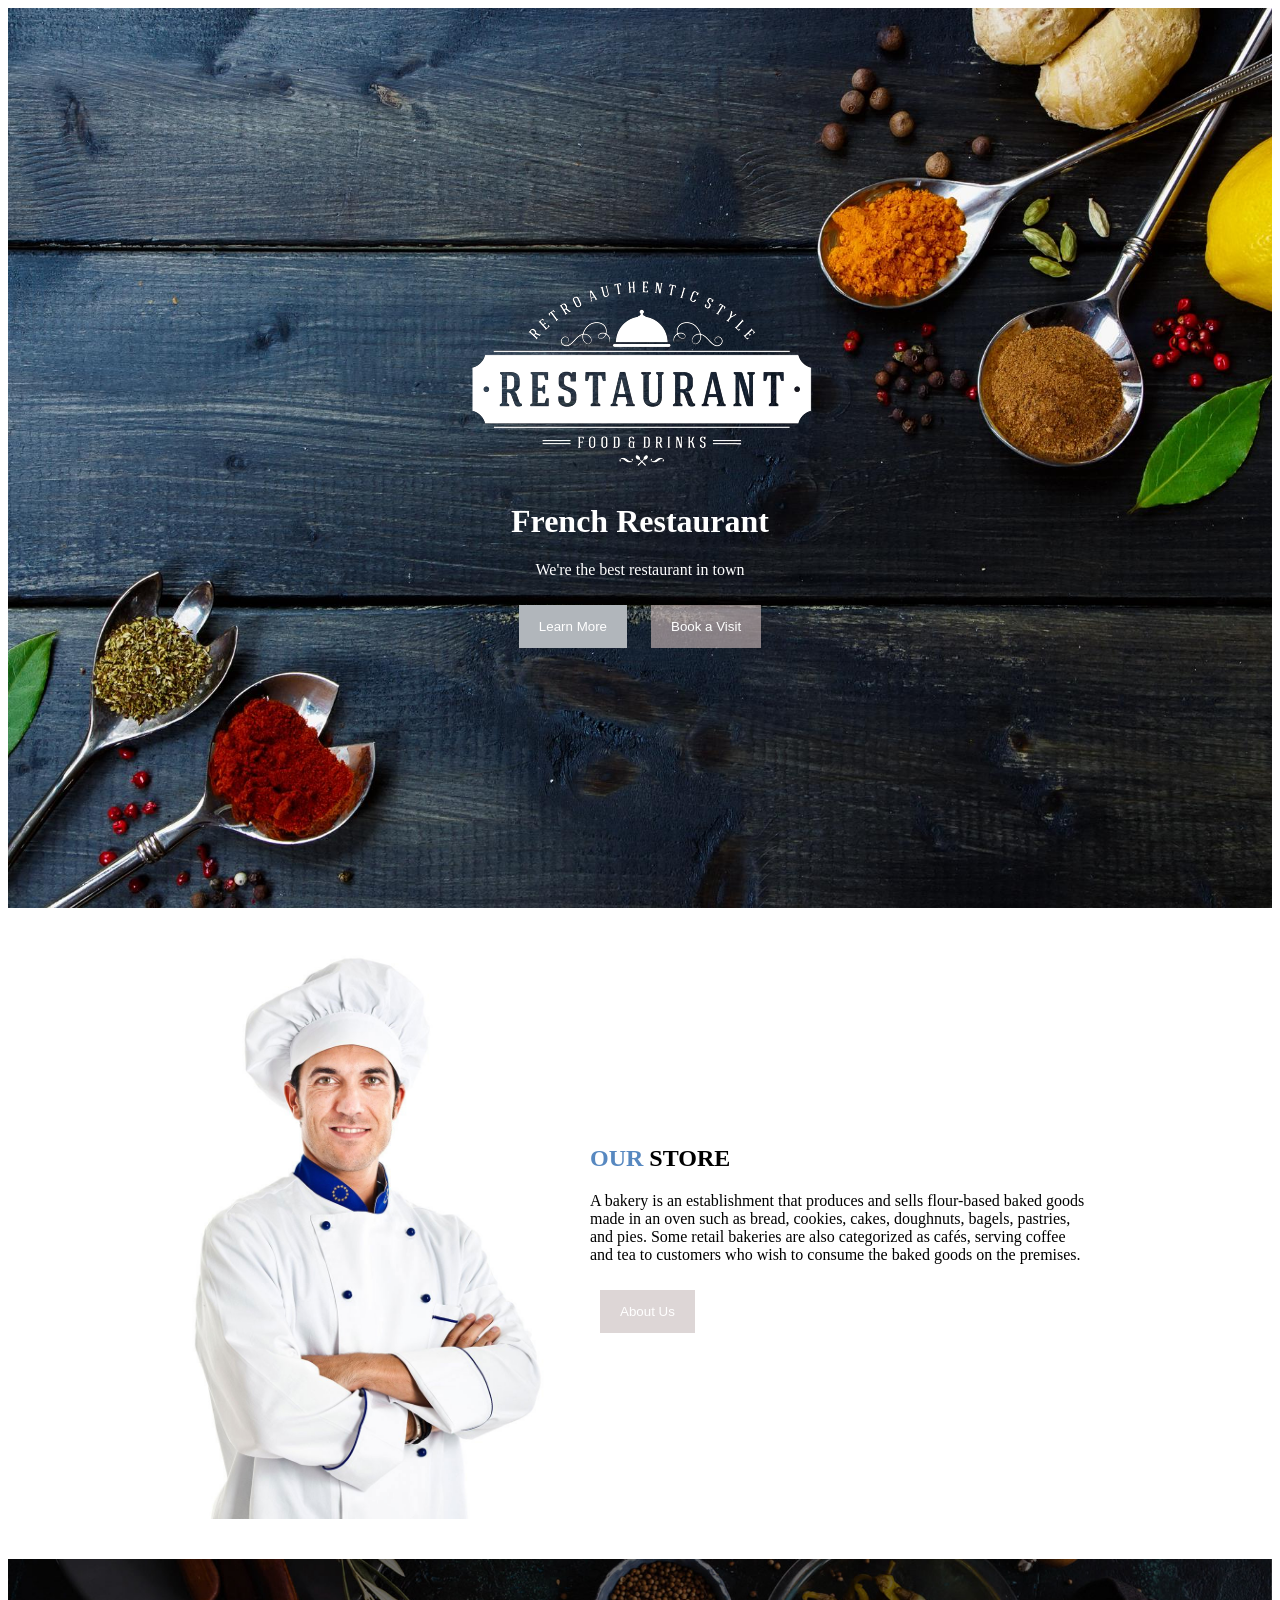
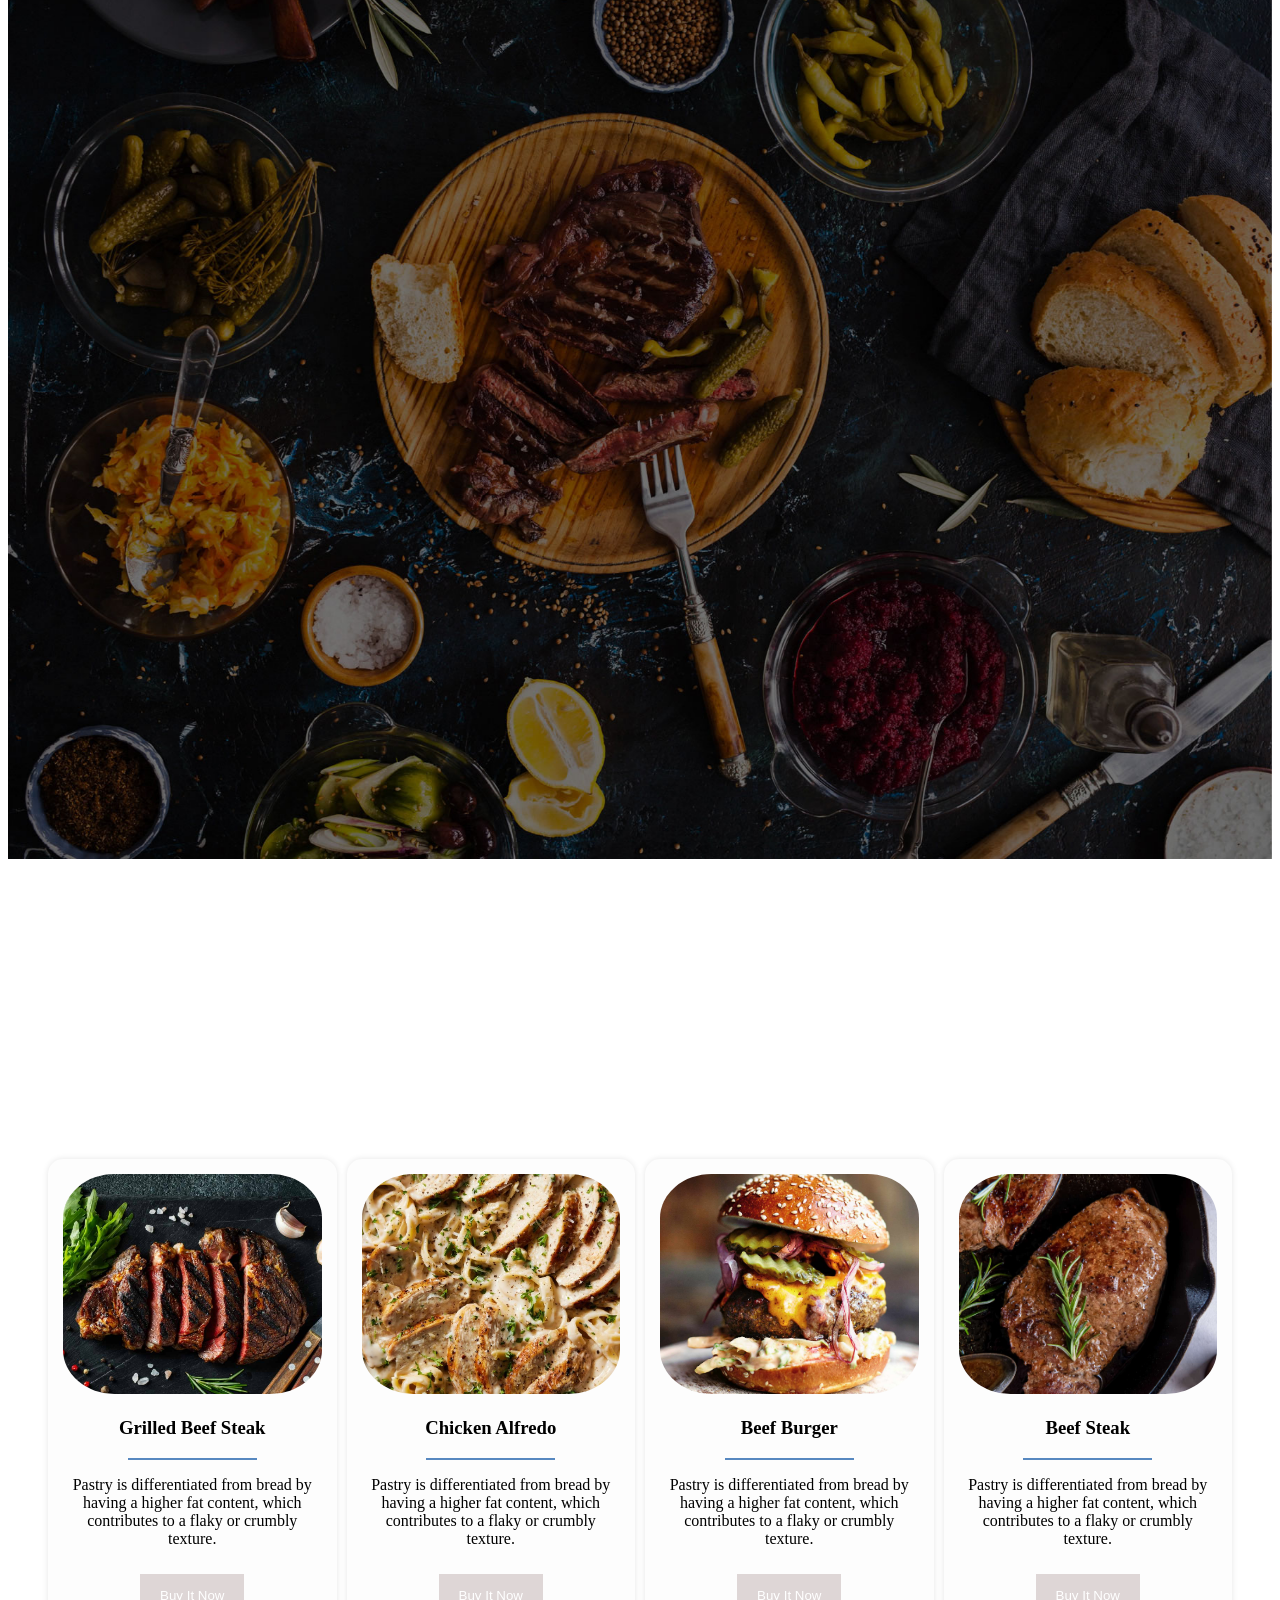
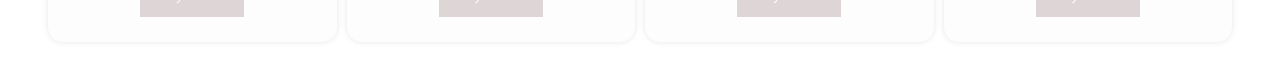
==== index.html @ cc3661fb "Rename home.html to index.html" ====
<!DOCTYPE html>
<html lang="en">
<head>
  <meta charset="UTF-8" />
  <meta name="viewport" content="width=device-width, initial-scale=1.0"/>
  <title>Chef</title>
  <link rel="stylesheet" href="home.css" />
  <link rel="icon" type="image/png" href="favicon.png" />

</head>
<body>

  <!-- Page One -->
  <div class="containA">
    <div class="pageone">
      <img src="restaurant.png" alt="Restaurant Logo" />
      <h1>French Restaurant</h1>
      <p>We're the best restaurant in town</p>
      <button class="btn mo">Learn More</button>
      <button class="btn dodo">Book a Visit</button>
    </div>
  </div>

  <!-- Page Two -->
  <div class="pagetwo">
    <img src="chef-2.jpg" alt="Chef Image" />
    <div class="texttwo">
      <h2><span>OUR</span> STORE</h2>
      <p>
        A bakery is an establishment that produces and sells flour-based baked goods made in an oven such as bread, cookies, cakes, doughnuts, bagels, pastries, and pies. Some retail bakeries are also categorized as cafés, serving coffee and tea to customers who wish to consume the baked goods on the premises.
      </p>
      <button class="btn about">About Us</button>
    </div>
  </div>

  <!-- Page Three (Sticky Image) -->
  <div class="pagethree-wrapper">
    <div class="pagethree">
      <img src="bg-home.jpg" alt="Sticky Background Image" />
    </div>
  </div>

  <!-- Page Four -->
  <div class="allpagefour">
    <div class="pagefour">
      <img src="Grilled-Beef-Steak-thumbnail.jpg" alt="Grilled Beef Steak" />
      <h3>Grilled Beef Steak</h3>
      <hr />
      <p>Pastry is differentiated from bread by having a higher fat content, which contributes to a flaky or crumbly texture.</p>
      <button class="btn buy">Buy It Now</button>
    </div>

    <div class="pagefour">
      <img src="chicken-alfredo.jpg" alt="Chicken Alfredo" />
      <h3>Chicken Alfredo</h3>
      <hr />
      <p>Pastry is differentiated from bread by having a higher fat content, which contributes to a flaky or crumbly texture.</p>
      <button class="btn buy">Buy It Now</button>
    </div>

    <div class="pagefour">
      <img src="burgur.jpg" alt="Beef Burger" />
      <h3>Beef Burger</h3>
      <hr />
      <p>Pastry is differentiated from bread by having a higher fat content, which contributes to a flaky or crumbly texture.</p>
      <button class="btn buy">Buy It Now</button>
    </div>

    <div class="pagefour">
      <img src="Sirloin-Steak-24.jpg" alt="Sirloin Steak" />
      <h3>Beef Steak</h3>
      <hr />
      <p>Pastry is differentiated from bread by having a higher fat content, which contributes to a flaky or crumbly texture.</p>
      <button class="btn buy">Buy It Now</button>
    </div>
  </div>

</body>
</html>
---- home.css ----
/* General Buttons */
.btn {
    padding: 14px 20px;
    margin: 10px;
    border: none;
    cursor: pointer;
    color: #fff;
    background-color: #888;
    transition: background-color 0.3s ease;
}
.btn:hover {
    background-color: #444;
}
.mo { background-color: #b1b6bb; }
.dodo { background-color: rgba(202, 184, 184, 0.63); }
.about { background-color: rgba(192, 179, 179, 0.541); }
.about:hover { background-color: #9d9dac; }
.buy { background-color: rgba(197, 181, 181, 0.541); }
.buy:hover { background-color: #dac2c2; }

/* Page One */
.containA {
    height: 100vh;
    width: 100%;
    background: url(home.jpg) no-repeat center center/cover;
    display: flex;
    align-items: center;
    justify-content: center;
    color: white;
    text-align: center;
}
.pageone {
    max-width: 600px;
}
.pageone img {
    width: 100%;
}

/* Page Two */
.pagetwo {
    display: flex;
    justify-content: center;
    align-items: center;
    padding: 40px;
    flex-wrap: wrap;
    background-color: white;
}
.pagetwo img {
    width: 40%;
    max-width: 400px;
}
.texttwo {
    width: 50%;
    max-width: 500px;
    padding: 20px;
}
span {
    color: #5788c0;
}

/* Sticky Image Section */
.pagethree-wrapper {
    height: 130vh;
    background-color: white;
}
.pagethree {
    position: sticky;
    top: 0;
    height: 100vh;
}
.pagethree img {
    width: 100%;
    height: 100%;
    object-fit: cover;
}

/* Page Four - Food Items */
.allpagefour {
    display: flex;
    justify-content: space-between;
    align-items: flex-start;
    padding: 30px 40px;
    background-color: white;
    gap: 10px;
    flex-wrap: nowrap;
}
.pagefour {
    width: 23%;
    background-color: #fdfdfd;
    border-radius: 15px;
    padding: 15px;
    box-shadow: 0 0 6px rgba(0,0,0,0.1);
    text-align: center;
}
.pagefour img {
    width: 100%;
    height: 220px;
    object-fit: cover;
    border-radius: 20%;
}
hr {
    width: 50%;
    margin: 10px auto;
    border: none;
    height: 2px;
    background-color: #5788c0;
}

/* Responsive (بس في موبايل) */
@media (max-width: 1000px) {
    .allpagefour {
        flex-wrap: wrap;
        justify-content: center;
    }
    .pagefour {
        width: 45%;
        margin-bottom: 20px;
    }
}

@media (max-width: 600px) {
    .pagefour {
        width: 90%;
    }
}
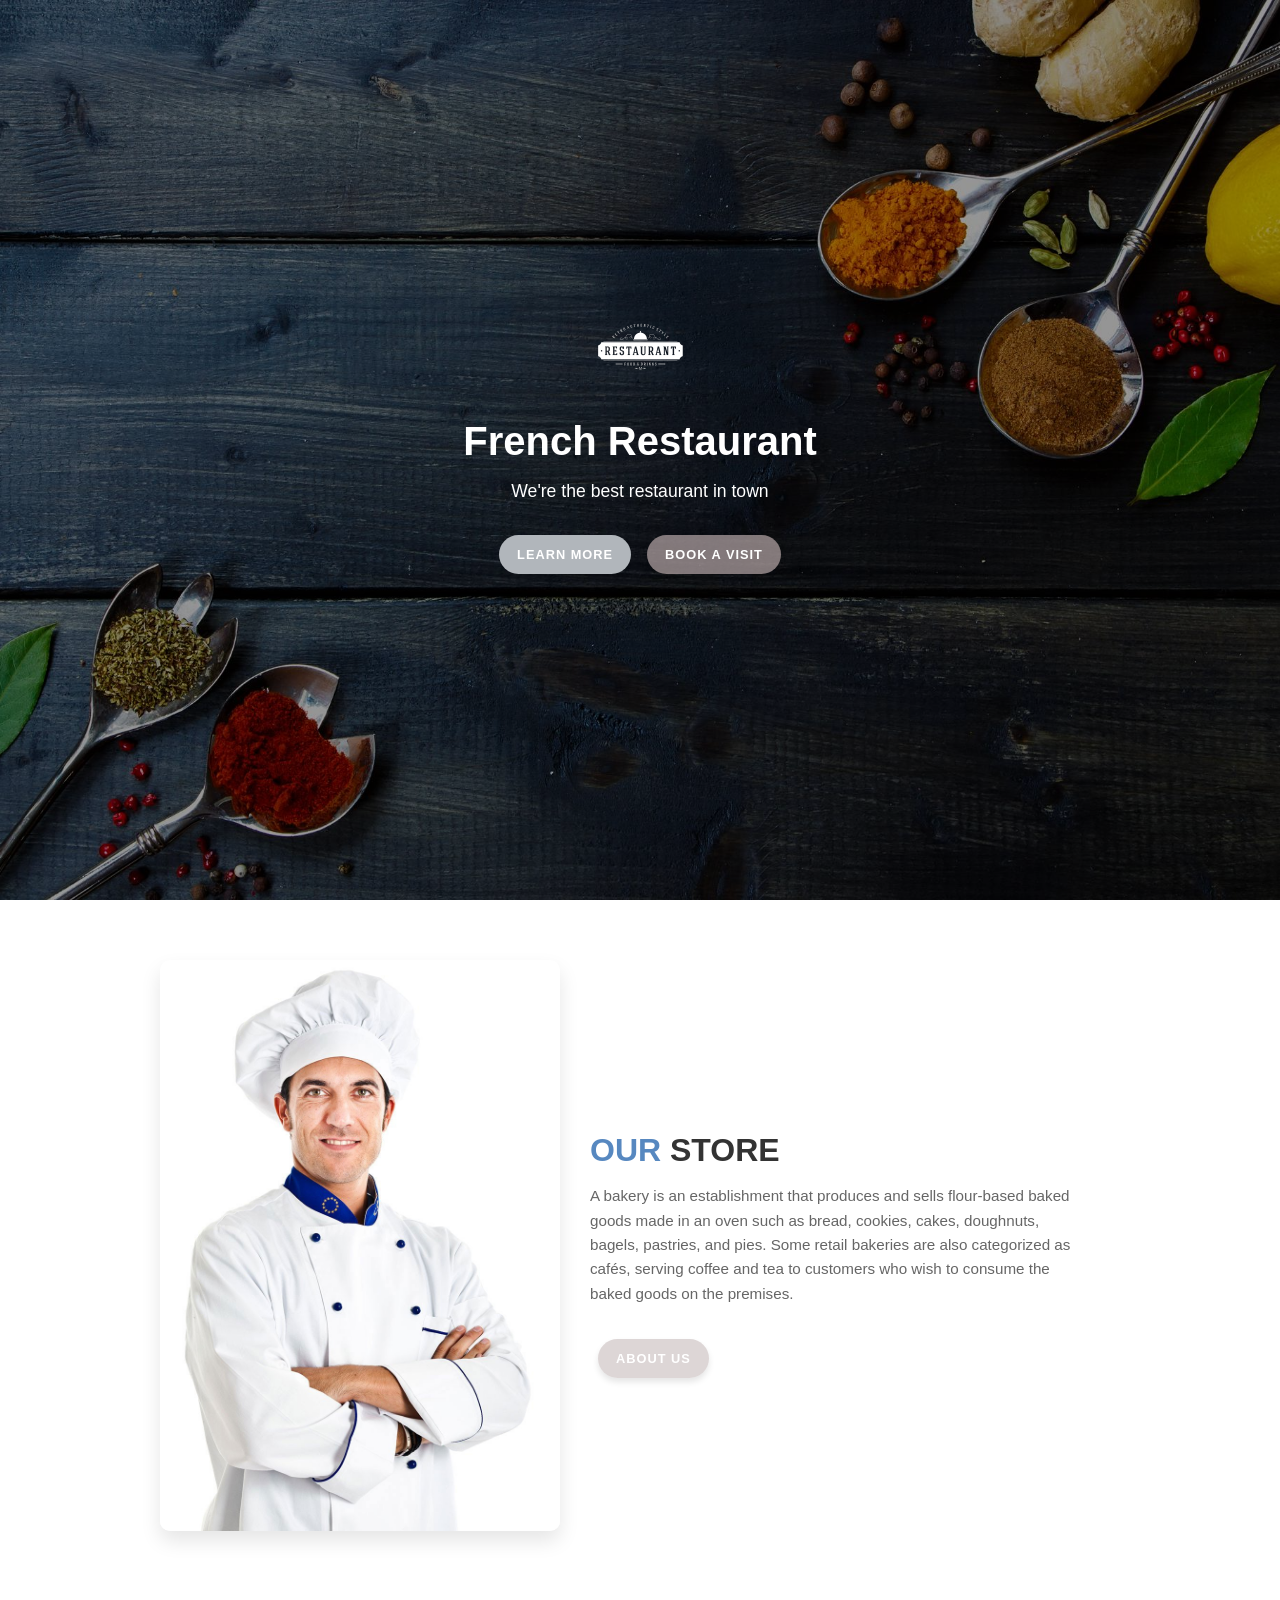
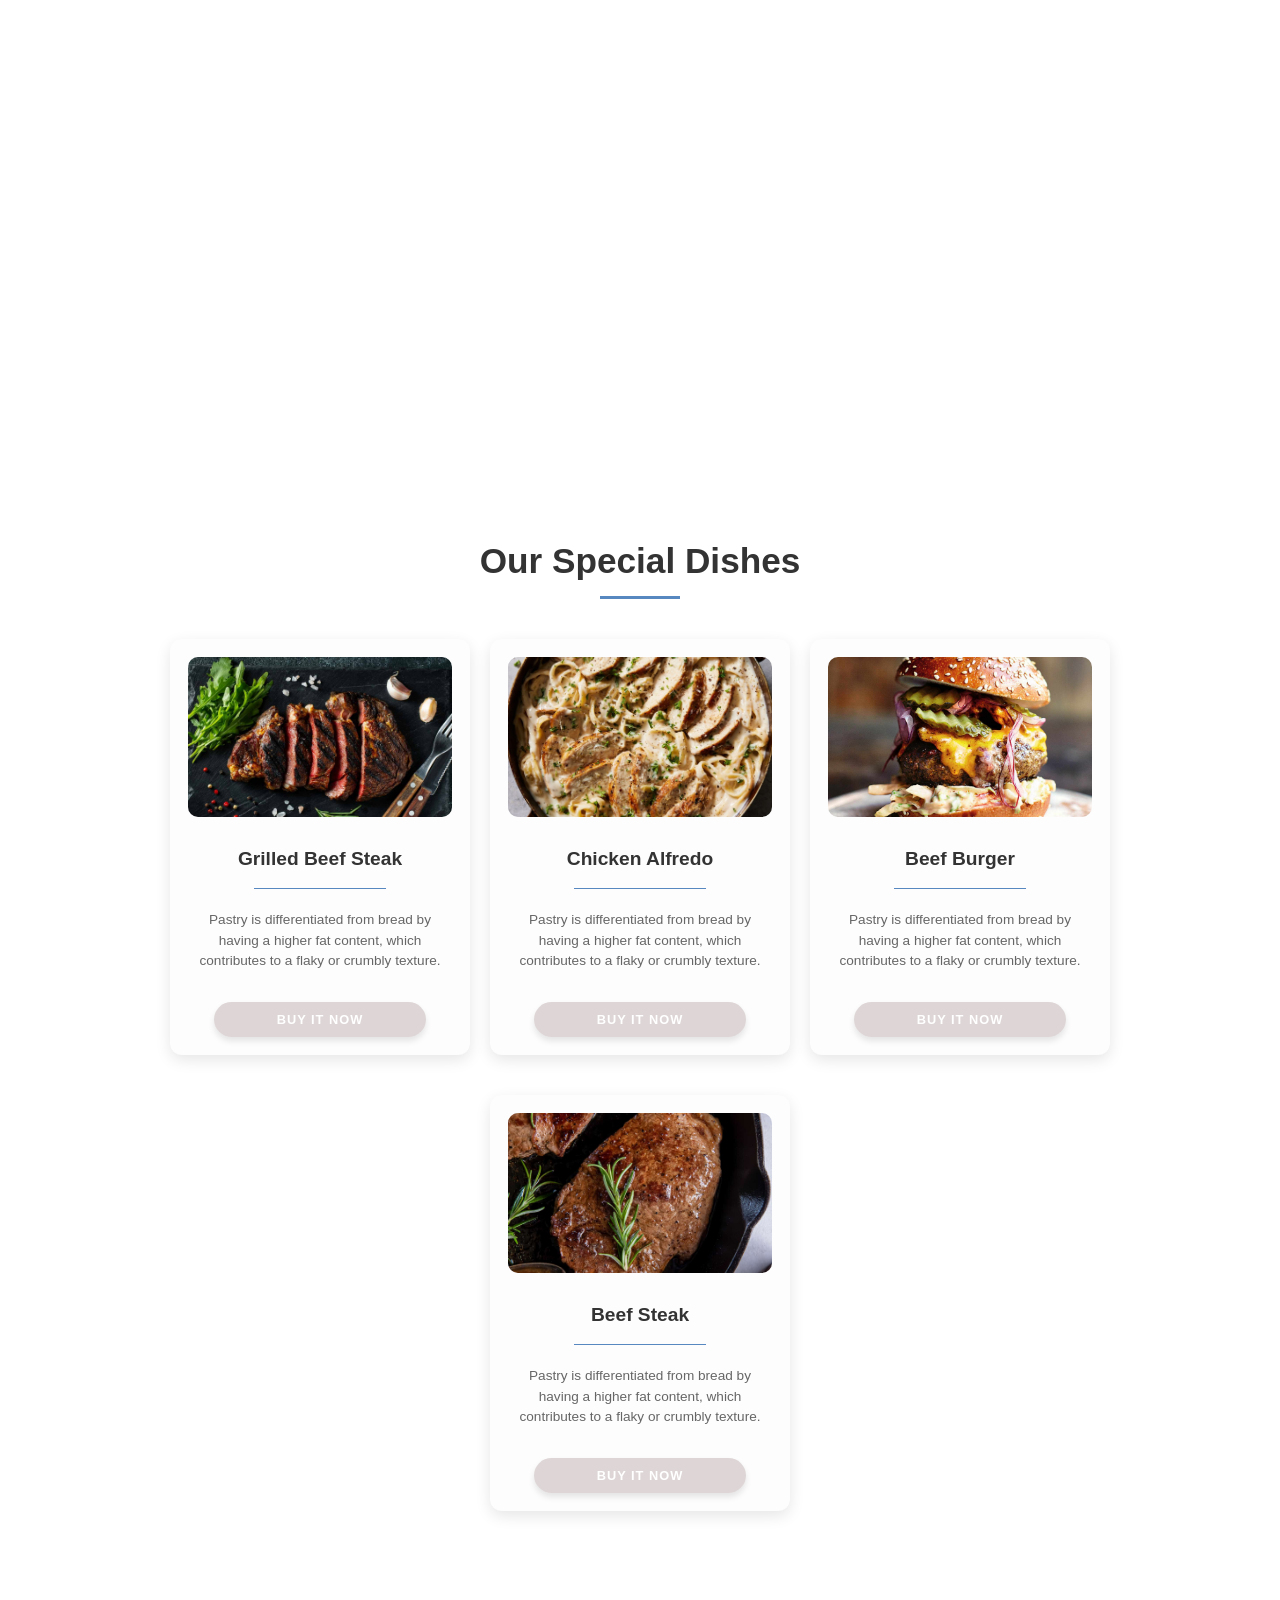
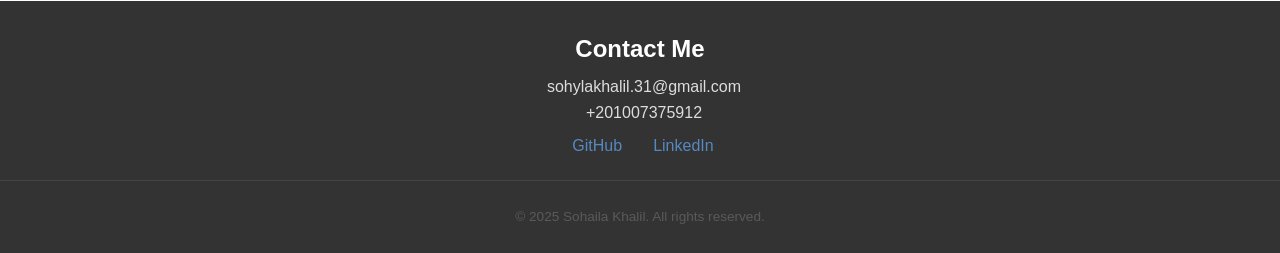
==== commit 611f406a: "Update French Chef project" ====
--- a/index.html
+++ b/index.html
@@ -5,25 +5,26 @@
   <meta name="viewport" content="width=device-width, initial-scale=1.0"/>
   <title>Chef</title>
   <link rel="stylesheet" href="home.css" />
-  <link rel="icon" type="image/png" href="favicon.png" />
-
+  <link rel="icon" type="image/png" href="photo/favicon.png" />
 </head>
 <body>
 
   <!-- Page One -->
   <div class="containA">
     <div class="pageone">
-      <img src="restaurant.png" alt="Restaurant Logo" />
-      <h1>French Restaurant</h1>
-      <p>We're the best restaurant in town</p>
-      <button class="btn mo">Learn More</button>
-      <button class="btn dodo">Book a Visit</button>
+      <img src="photo/restaurant.png" alt="Restaurant Logo" class="logo-animate" />
+      <h1 class="title-animate">French Restaurant</h1>
+      <p class="subtitle-animate">We're the best restaurant in town</p>
+      <div class="button-group">
+        <button class="btn mo">Learn More</button>
+        <button class="btn dodo">Book a Visit</button>
+      </div>
     </div>
   </div>
 
   <!-- Page Two -->
   <div class="pagetwo">
-    <img src="chef-2.jpg" alt="Chef Image" />
+    <img src="photo/chef-2.jpg" alt="Chef Image" class="chef-img" />
     <div class="texttwo">
       <h2><span>OUR</span> STORE</h2>
       <p>
@@ -33,47 +34,64 @@
     </div>
   </div>
 
-  <!-- Page Three (Sticky Image) -->
-  <div class="pagethree-wrapper">
-    <div class="pagethree">
-      <img src="bg-home.jpg" alt="Sticky Background Image" />
-    </div>
+  <!-- Page Three (Parallax Image) -->
+  <div class="pagethree">
+    <div class="parallax-img"></div>
   </div>
 
   <!-- Page Four -->
   <div class="allpagefour">
-    <div class="pagefour">
-      <img src="Grilled-Beef-Steak-thumbnail.jpg" alt="Grilled Beef Steak" />
-      <h3>Grilled Beef Steak</h3>
-      <hr />
-      <p>Pastry is differentiated from bread by having a higher fat content, which contributes to a flaky or crumbly texture.</p>
-      <button class="btn buy">Buy It Now</button>
-    </div>
+    <h2 class="menu-title">Our Special Dishes</h2>
+    <div class="menu-container">
+      <div class="pagefour food-card">
+        <img src="photo/Grilled-Beef-Steak-thumbnail.jpg" alt="Grilled Beef Steak" />
+        <h3>Grilled Beef Steak</h3>
+        <hr />
+        <p>Pastry is differentiated from bread by having a higher fat content, which contributes to a flaky or crumbly texture.</p>
+        <button class="btn buy">Buy It Now</button>
+      </div>
 
-    <div class="pagefour">
-      <img src="chicken-alfredo.jpg" alt="Chicken Alfredo" />
-      <h3>Chicken Alfredo</h3>
-      <hr />
-      <p>Pastry is differentiated from bread by having a higher fat content, which contributes to a flaky or crumbly texture.</p>
-      <button class="btn buy">Buy It Now</button>
-    </div>
+      <div class="pagefour food-card">
+        <img src="photo/chicken-alfredo.jpg" alt="Chicken Alfredo" />
+        <h3>Chicken Alfredo</h3>
+        <hr />
+        <p>Pastry is differentiated from bread by having a higher fat content, which contributes to a flaky or crumbly texture.</p>
+        <button class="btn buy">Buy It Now</button>
+      </div>
 
-    <div class="pagefour">
-      <img src="burgur.jpg" alt="Beef Burger" />
-      <h3>Beef Burger</h3>
-      <hr />
-      <p>Pastry is differentiated from bread by having a higher fat content, which contributes to a flaky or crumbly texture.</p>
-      <button class="btn buy">Buy It Now</button>
-    </div>
+      <div class="pagefour food-card">
+        <img src="photo/burgur.jpg" alt="Beef Burger" />
+        <h3>Beef Burger</h3>
+        <hr />
+        <p>Pastry is differentiated from bread by having a higher fat content, which contributes to a flaky or crumbly texture.</p>
+        <button class="btn buy">Buy It Now</button>
+      </div>
 
-    <div class="pagefour">
-      <img src="Sirloin-Steak-24.jpg" alt="Sirloin Steak" />
-      <h3>Beef Steak</h3>
-      <hr />
-      <p>Pastry is differentiated from bread by having a higher fat content, which contributes to a flaky or crumbly texture.</p>
-      <button class="btn buy">Buy It Now</button>
+      <div class="pagefour food-card">
+        <img src="photo/Sirloin-Steak-24.jpg" alt="Sirloin Steak" />
+        <h3>Beef Steak</h3>
+        <hr />
+        <p>Pastry is differentiated from bread by having a higher fat content, which contributes to a flaky or crumbly texture.</p>
+        <button class="btn buy">Buy It Now</button>
+      </div>
     </div>
   </div>
-
+<!-- Footer Section -->
+  <footer class="footer">
+    <div class="footer-content">
+      <div class="contact-info">
+        <h3>Contact Me</h3>
+        <p><i class="fas fa-envelope"></i> sohylakhalil.31@gmail.com</p>
+        <p><i class="fas fa-envelope"></i> +201007375912</p>
+        <div class="social-links">
+          <a href="https://github.com/Sohaila3" target="_blank"><i class="fab fa-github"></i> GitHub</a>
+          <a href="https://www.linkedin.com/in/sohaila-khalil-266391244/" target="_blank"><i class="fab fa-linkedin"></i> LinkedIn</a>
+        </div>
+      </div>
+    </div>
+    <div class="copyright">
+      <p>&copy; 2025 Sohaila Khalil. All rights reserved.</p>
+    </div>
+  </footer>
 </body>
 </html>
--- a/home.css
+++ b/home.css
@@ -1,125 +1,384 @@
+/* General Styles */
+body {
+  margin: 0;
+  font-family: 'Arial', sans-serif;
+  overflow-x: hidden;
+}
+
+/* Animation Keyframes */
+@keyframes fadeIn {
+  from { opacity: 0; transform: translateY(40px); }
+  to { opacity: 1; transform: translateY(0); }
+}
+
+@keyframes pulse {
+  0% { transform: scale(1); }
+  50% { transform: scale(1.05); }
+  100% { transform: scale(1); }
+}
+
 /* General Buttons */
 .btn {
-    padding: 14px 20px;
-    margin: 10px;
-    border: none;
-    cursor: pointer;
-    color: #fff;
-    background-color: #888;
-    transition: background-color 0.3s ease;
-}
+  padding: 12px 18px;
+  margin: 8px;
+  border: none;
+  cursor: pointer;
+  color: #fff;
+  background-color: #888;
+  transition: all 0.3s ease;
+  border-radius: 30px;
+  font-weight: bold;
+  letter-spacing: 1px;
+  text-transform: uppercase;
+  box-shadow: 0 4px 6px rgba(0, 0, 0, 0.1);
+  font-size: 0.8em;
+}
+
 .btn:hover {
-    background-color: #444;
-}
+  background-color: #444;
+  transform: translateY(-3px);
+  box-shadow: 0 6px 8px rgba(0, 0, 0, 0.15);
+}
+
 .mo { background-color: #b1b6bb; }
 .dodo { background-color: rgba(202, 184, 184, 0.63); }
 .about { background-color: rgba(192, 179, 179, 0.541); }
 .about:hover { background-color: #9d9dac; }
-.buy { background-color: rgba(197, 181, 181, 0.541); }
+.buy { 
+  background-color: rgba(197, 181, 181, 0.541);
+  width: 80%;
+  margin: 15px auto 0;
+  padding: 10px 15px;
+}
 .buy:hover { background-color: #dac2c2; }
 
 /* Page One */
 .containA {
-    height: 100vh;
-    width: 100%;
-    background: url(home.jpg) no-repeat center center/cover;
-    display: flex;
-    align-items: center;
-    justify-content: center;
-    color: white;
-    text-align: center;
-}
+  height: 100vh;
+  width: 100%;
+  background: url(photo/home.jpg) no-repeat center center/cover;
+  display: flex;
+  align-items: center;
+  justify-content: center;
+  color: white;
+  text-align: center;
+  position: relative;
+}
+
+.containA::before {
+  content: '';
+  position: absolute;
+  top: 0;
+  left: 0;
+  width: 100%;
+  height: 100%;
+  background: rgba(0, 0, 0, 0.4);
+  z-index: 1;
+}
+
 .pageone {
-    max-width: 600px;
-}
+  max-width: 600px;
+  z-index: 2;
+  padding: 20px;
+}
+
 .pageone img {
-    width: 100%;
+  width: 100px;
+  margin-bottom: 15px;
+  animation: fadeIn 1s ease-out, pulse 2s infinite;
+}
+
+.title-animate {
+  animation: fadeIn 1s ease-out 0.2s both;
+  font-size: 2.5em;
+  margin-bottom: 10px;
+}
+
+.subtitle-animate {
+  animation: fadeIn 1s ease-out 0.4s both;
+  font-size: 1.1em;
+  margin-bottom: 25px;
+}
+
+.button-group {
+  animation: fadeIn 1s ease-out 0.6s both;
+  display: flex;
+  justify-content: center;
 }
 
 /* Page Two */
 .pagetwo {
-    display: flex;
-    justify-content: center;
-    align-items: center;
-    padding: 40px;
-    flex-wrap: wrap;
-    background-color: white;
-}
+  display: flex;
+  justify-content: center;
+  align-items: center;
+  padding: 60px 40px;
+  flex-wrap: wrap;
+  background-color: white;
+}
+
 .pagetwo img {
-    width: 40%;
-    max-width: 400px;
-}
+  width: 45%;
+  max-width: 400px;
+  border-radius: 10px;
+  box-shadow: 0 10px 20px rgba(0, 0, 0, 0.1);
+  transition: transform 0.3s ease;
+}
+
+.pagetwo img:hover {
+  transform: scale(1.03);
+}
+
 .texttwo {
-    width: 50%;
-    max-width: 500px;
-    padding: 20px;
-}
+  width: 45%;
+  max-width: 500px;
+  padding: 0 30px;
+}
+
+.texttwo h2 {
+  font-size: 2em;
+  margin-bottom: 15px;
+  color: #333;
+}
+
+.texttwo p {
+  color: #666;
+  line-height: 1.6;
+  margin-bottom: 25px;
+  font-size: 0.95em;
+}
+
 span {
-    color: #5788c0;
-}
-
-/* Sticky Image Section */
-.pagethree-wrapper {
-    height: 130vh;
-    background-color: white;
-}
+  color: #5788c0;
+}
+
+/* Parallax Image Section */
 .pagethree {
-    position: sticky;
-    top: 0;
-    height: 100vh;
-}
-.pagethree img {
-    width: 100%;
-    height: 100%;
-    object-fit: cover;
+  height: 50vh;
+  position: relative;
+  overflow: hidden;
+}
+
+.parallax-img {
+  background: url(photo/bg-home.jpg) no-repeat center center;
+  background-size: cover;
+  background-attachment: fixed;
+  height: 100%;
+  width: 100%;
+  position: absolute;
+  top: 0;
+  left: 0;
 }
 
 /* Page Four - Food Items */
 .allpagefour {
-    display: flex;
-    justify-content: space-between;
-    align-items: flex-start;
-    padding: 30px 40px;
-    background-color: white;
-    gap: 10px;
-    flex-wrap: nowrap;
-}
+  padding: 70px 30px;
+  background-color: white;
+  text-align: center;
+}
+
+.menu-title {
+  font-size: 2.2em;
+  color: #333;
+  margin-bottom: 40px;
+  position: relative;
+}
+
+.menu-title::after {
+  content: '';
+  display: block;
+  width: 80px;
+  height: 3px;
+  background: #5788c0;
+  margin: 15px auto;
+}
+
+.menu-container {
+  display: flex;
+  justify-content: center;
+  align-items: stretch;
+  gap: 20px;
+  flex-wrap: wrap;
+  max-width: 1200px;
+  margin: 0 auto;
+}
+
 .pagefour {
-    width: 23%;
-    background-color: #fdfdfd;
-    border-radius: 15px;
-    padding: 15px;
-    box-shadow: 0 0 6px rgba(0,0,0,0.1);
-    text-align: center;
-}
+  width: 22%;
+  min-width: 220px;
+  background-color: #fdfdfd;
+  border-radius: 12px;
+  padding: 18px;
+  box-shadow: 0 5px 15px rgba(0,0,0,0.1);
+  text-align: center;
+  transition: all 0.3s ease;
+  margin-bottom: 20px;
+  display: flex;
+  flex-direction: column;
+}
+
+.pagefour:hover {
+  transform: translateY(-8px);
+  box-shadow: 0 12px 25px rgba(0,0,0,0.15);
+}
+
 .pagefour img {
+  width: 100%;
+  height: 160px;
+  object-fit: cover;
+  border-radius: 10px;
+  margin-bottom: 12px;
+}
+
+.pagefour h3 {
+  color: #333;
+  font-size: 1.2em;
+  margin-bottom: 10px;
+}
+
+hr {
+  width: 50%;
+  margin: 8px auto;
+  border: none;
+  height: 1px;
+  background-color: #5788c0;
+}
+
+.pagefour p {
+  color: #666;
+  line-height: 1.5;
+  margin-bottom: 15px;
+  font-size: 0.85em;
+  flex-grow: 1;
+}
+
+/* Footer Styles */
+.footer {
+  background-color: #333;
+  color: white;
+  padding: 10px 0 15px;
+  text-align: center;
+}
+
+.footer-content {
+  max-width: 1200px;
+  margin: 0 auto;
+  padding: 0 20px;
+}
+
+.contact-info {
+  margin-bottom: 25px;
+}
+
+.contact-info h3 {
+  font-size: 1.5em;
+  margin-bottom: 15px;
+  color: #fff;
+}
+
+.contact-info p {
+  margin: 8px 0;
+  font-size: 1em;
+  color: #ddd;
+}
+
+.contact-info i {
+  margin-right: 8px;
+  color: #5788c0;
+}
+
+.social-links {
+  display: flex;
+  justify-content: center;
+  gap: 25px;
+  margin-top: 15px;
+}
+
+.social-links a {
+  color: #5788c0;
+  text-decoration: none;
+  font-size: 1em;
+  transition: color 0.3s ease;
+  display: flex;
+  align-items: center;
+}
+
+.social-links a:hover {
+  color: #bfbdbd;
+}
+
+.social-links i {
+  margin-right: 6px;
+  font-size: 1.1em;
+}
+
+.copyright {
+  border-top: 1px solid #444;
+  padding-top: 15px;
+  margin-top: 15px;
+  color: #5b5a5a;
+  font-size: 0.85em;
+}
+
+/* Responsive Design */
+@media (max-width: 1200px) {
+  .pagefour {
+    width: 22%;
+  }
+}
+
+@media (max-width: 1000px) {
+  .pagefour {
+    width: 30%;
+  }
+  
+  .pagetwo img, .texttwo {
     width: 100%;
-    height: 220px;
-    object-fit: cover;
-    border-radius: 20%;
-}
-hr {
-    width: 50%;
-    margin: 10px auto;
-    border: none;
-    height: 2px;
-    background-color: #5788c0;
-}
-
-/* Responsive (بس في موبايل) */
-@media (max-width: 1000px) {
-    .allpagefour {
-        flex-wrap: wrap;
-        justify-content: center;
-    }
-    .pagefour {
-        width: 45%;
-        margin-bottom: 20px;
-    }
-}
-
-@media (max-width: 600px) {
-    .pagefour {
-        width: 90%;
-    }
-}
+    max-width: 100%;
+  }
+  
+  .texttwo {
+    padding: 20px 0;
+    margin-top: 30px;
+  }
+}
+
+@media (max-width: 768px) {
+  .pagefour {
+    width: 45%;
+  }
+  
+  .pagethree {
+    height: 40vh;
+  }
+  
+  .pagetwo {
+    padding: 50px 20px;
+  }
+  
+  .allpagefour {
+    padding: 60px 20px;
+  }
+  
+  .title-animate {
+    font-size: 2.2em;
+  }
+}
+
+@media (max-width: 480px) {
+  .pagefour {
+    width: 90%;
+  }
+  
+  .menu-title {
+    font-size: 1.8em;
+  }
+  
+  .social-links {
+    flex-direction: column;
+    gap: 12px;
+  }
+  
+  .contact-info h3 {
+    font-size: 1.3em;
+  }
+}
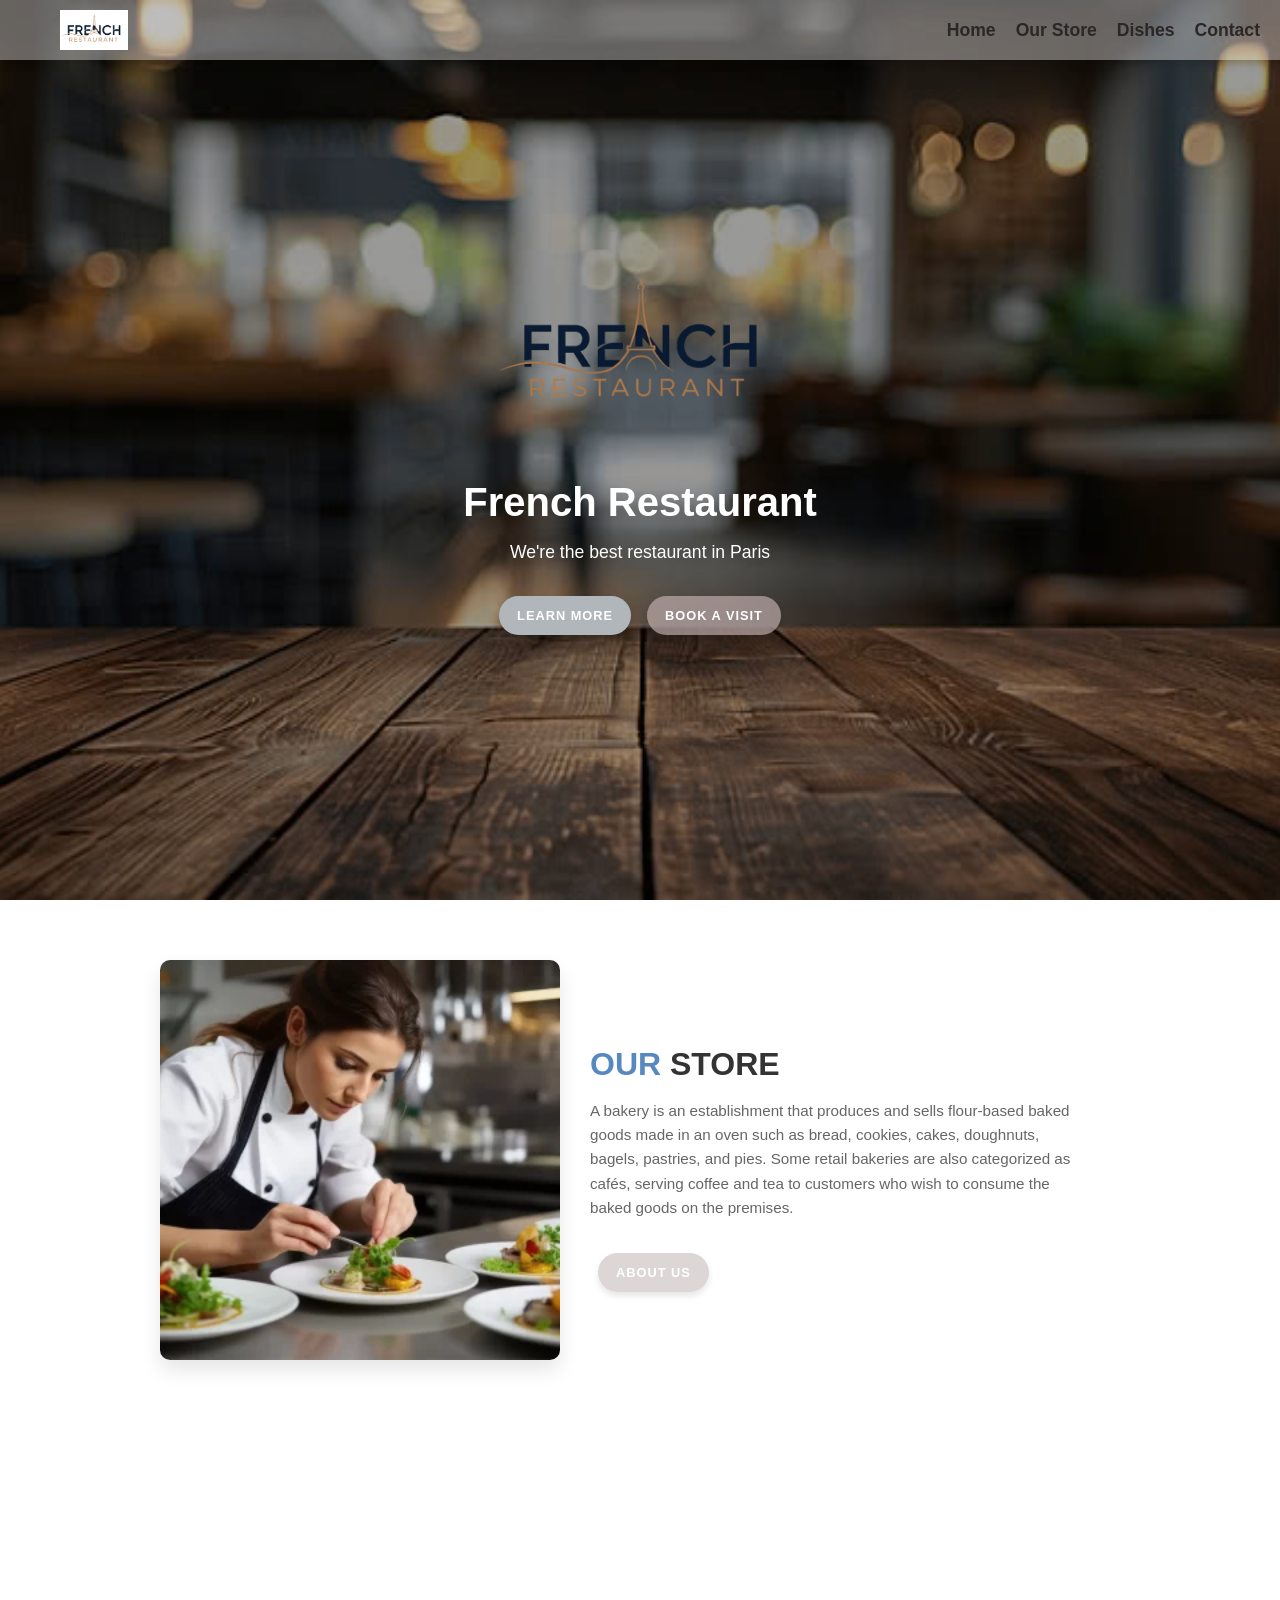
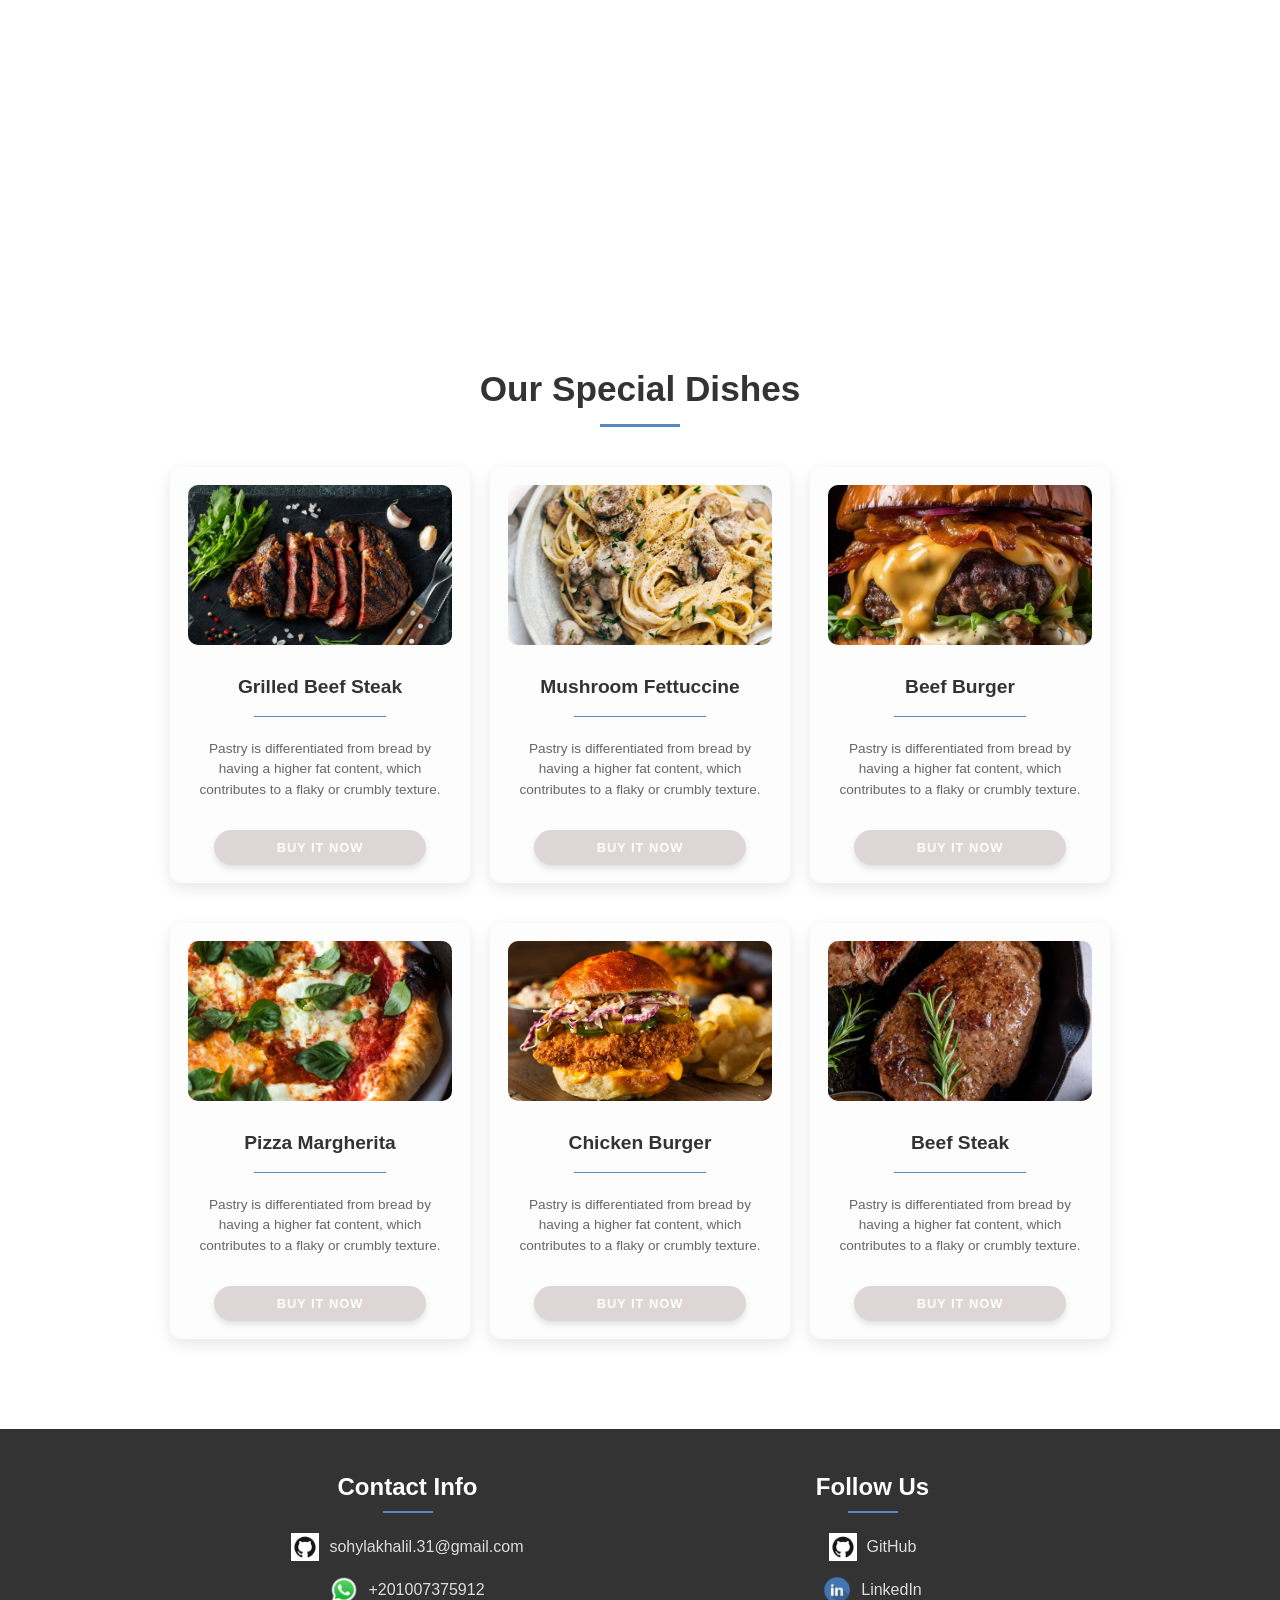
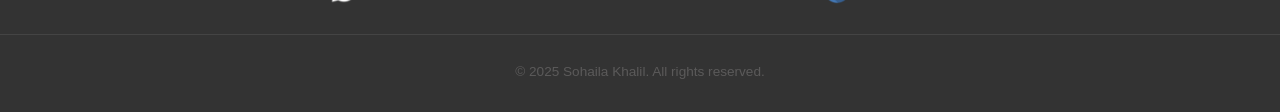
==== commit f01d4edc: "Update: final edits to French Chef site" ====
--- a/index.html
+++ b/index.html
@@ -8,13 +8,24 @@
   <link rel="icon" type="image/png" href="photo/favicon.png" />
 </head>
 <body>
-
+  <nav class="navbar">
+    <div class="navbar-container">
+      <a href="#" class="navbar-logo">
+        <img src="photo/logofrench.png" alt="Restaurant Logo" /> </a>
+      <ul class="nav-links">
+        <li><a href="#home">Home</a></li>
+        <li><a href="#our-store">Our Store</a></li>
+        <li><a href="#special-dishes">Dishes</a></li>
+        <li><a href="#contact-us">Contact</a></li>
+      </ul>
+    </div>
+  </nav>
   <!-- Page One -->
-  <div class="containA">
+  <div class="containA" id="home">
     <div class="pageone">
-      <img src="photo/restaurant.png" alt="Restaurant Logo" class="logo-animate" />
+      <img src="photo/logofrench-removebg.png" alt="Restaurant Logo" class="logo-animate" />
       <h1 class="title-animate">French Restaurant</h1>
-      <p class="subtitle-animate">We're the best restaurant in town</p>
+      <p class="subtitle-animate">We're the best restaurant in Paris</p>
       <div class="button-group">
         <button class="btn mo">Learn More</button>
         <button class="btn dodo">Book a Visit</button>
@@ -23,8 +34,8 @@
   </div>
 
   <!-- Page Two -->
-  <div class="pagetwo">
-    <img src="photo/chef-2.jpg" alt="Chef Image" class="chef-img" />
+  <div class="pagetwo" id="our-store">
+    <img src="photo/chefgirl.webp" alt="Chef Image" class="chef-img" />
     <div class="texttwo">
       <h2><span>OUR</span> STORE</h2>
       <p>
@@ -40,7 +51,7 @@
   </div>
 
   <!-- Page Four -->
-  <div class="allpagefour">
+  <div class="allpagefour" id="special-dishes">
     <h2 class="menu-title">Our Special Dishes</h2>
     <div class="menu-container">
       <div class="pagefour food-card">
@@ -52,16 +63,32 @@
       </div>
 
       <div class="pagefour food-card">
-        <img src="photo/chicken-alfredo.jpg" alt="Chicken Alfredo" />
-        <h3>Chicken Alfredo</h3>
+        <img src="photo/Mushroom-Fettuccine-Recipe.jpg" alt="Chicken Alfredo" />
+        <h3> Mushroom Fettuccine</h3>
         <hr />
         <p>Pastry is differentiated from bread by having a higher fat content, which contributes to a flaky or crumbly texture.</p>
         <button class="btn buy">Buy It Now</button>
       </div>
 
       <div class="pagefour food-card">
-        <img src="photo/burgur.jpg" alt="Beef Burger" />
+        <img src="photo/beefburgur.jpg" alt="Beef Burger" />
         <h3>Beef Burger</h3>
+        <hr />
+        <p>Pastry is differentiated from bread by having a higher fat content, which contributes to a flaky or crumbly texture.</p>
+        <button class="btn buy">Buy It Now</button>
+      </div>
+
+      <div class="pagefour food-card">
+        <img src="photo/pizzamargherita1.jpg" alt="Beef Burger" />
+        <h3>Pizza Margherita</h3>
+        <hr />
+        <p>Pastry is differentiated from bread by having a higher fat content, which contributes to a flaky or crumbly texture.</p>
+        <button class="btn buy">Buy It Now</button>
+      </div>
+
+      <div class="pagefour food-card">
+        <img src="photo/chickenburgur.jpg" alt="Beef Burger" />
+        <h3>Chicken Burger</h3>
         <hr />
         <p>Pastry is differentiated from bread by having a higher fat content, which contributes to a flaky or crumbly texture.</p>
         <button class="btn buy">Buy It Now</button>
@@ -77,16 +104,29 @@
     </div>
   </div>
 <!-- Footer Section -->
-  <footer class="footer">
+  <footer class="footer" id="contact-us">
     <div class="footer-content">
-      <div class="contact-info">
-        <h3>Contact Me</h3>
-        <p><i class="fas fa-envelope"></i> sohylakhalil.31@gmail.com</p>
-        <p><i class="fas fa-envelope"></i> +201007375912</p>
-        <div class="social-links">
-          <a href="https://github.com/Sohaila3" target="_blank"><i class="fab fa-github"></i> GitHub</a>
-          <a href="https://www.linkedin.com/in/sohaila-khalil-266391244/" target="_blank"><i class="fab fa-linkedin"></i> LinkedIn</a>
+      <div class="footer-section contact-info">
+        <h3>Contact Info</h3>
+        <div class="contact-links-group">
+          <a href="mailto:sohylakhalil.31@gmail.com" target="_blank" class="contact-item">
+            <img src="photo/GitHub-Mark.png" alt="Email" class="contact-icon" /> <p>sohylakhalil.31@gmail.com</p>
+          </a>
+          <a href="tel:+201007375912" class="contact-item">
+            <img src="photo/WhatsApp.png" alt="Phone" class="contact-icon" /> <p>+201007375912</p>
+          </a>
         </div>
+      </div>
+      <div class="footer-section social-links-footer">
+        <h3>Follow Us</h3>
+        <div class="social-links-group">
+          <a href="https://github.com/Sohaila3" target="_blank" class="social-item">
+            <img src="photo/GitHub-Mark.png" alt="GitHub" class="social-icon" /> <p>GitHub</p>
+          </a>
+          <a href="https://www.linkedin.com/in/sohaila-khalil-266391244/" target="_blank" class="social-item">
+            <img src="photo/linkedin-icon.png" alt="LinkedIn" class="social-icon" /> <p>LinkedIn</p>
+          </a>
+          </div>
       </div>
     </div>
     <div class="copyright">
--- a/home.css
+++ b/home.css
@@ -4,7 +4,75 @@
   font-family: 'Arial', sans-serif;
   overflow-x: hidden;
 }
-
+/* --- Navigation Bar --- */
+.navbar {
+  background-color: rgba(251, 249, 249, 0.375); /* Slightly transparent background */
+  padding: 10px 20px;
+  position: fixed; /* Keep it at the top when scrolling */
+  width: 100%;
+  top: 0;
+  left: 0;
+  z-index: 1000; /* Ensure it stays above other content */
+  box-shadow: 0 2px 10px rgba(0, 0, 0, 0.2);
+}
+
+.navbar-container {
+  display: flex;
+  justify-content: space-between;
+  align-items: center;
+  max-width: 1200px;
+  margin: 0 auto;
+}
+
+.navbar-logo img {
+  height: 40px; /* Adjust logo size as needed */
+  vertical-align: middle;
+  transition: transform 0.3s ease;
+}
+
+.navbar-logo img:hover {
+  transform: scale(1.1);
+}
+
+.nav-links {
+  list-style: none;
+  margin: 0;
+  padding: 0;
+  display: flex;
+}
+
+.nav-links li {
+  margin-left: 20px;
+}
+
+.nav-links a {
+  color: rgb(44, 39, 39);
+  text-decoration: none;
+  font-weight: bold;
+  font-size: 1.1em;
+  transition: color 0.3s ease, transform 0.3s ease;
+  position: relative; /* For the underline effect */
+}
+
+.nav-links a::after {
+  content: '';
+  position: absolute;
+  width: 0;
+  height: 2px;
+  background-color: #5788c0; /* Blue underline */
+  left: 0;
+  bottom: -5px;
+  transition: width 0.3s ease;
+}
+
+.nav-links a:hover::after {
+  width: 100%;
+}
+
+.nav-links a:hover {
+  color: #5788c0;
+  transform: translateY(-2px);
+}
 /* Animation Keyframes */
 @keyframes fadeIn {
   from { opacity: 0; transform: translateY(40px); }
@@ -56,7 +124,7 @@
 .containA {
   height: 100vh;
   width: 100%;
-  background: url(photo/home.jpg) no-repeat center center/cover;
+  background: url(photo/backgroundrest.jpg) no-repeat center center/cover;
   display: flex;
   align-items: center;
   justify-content: center;
@@ -83,7 +151,7 @@
 }
 
 .pageone img {
-  width: 100px;
+  width: 300px;
   margin-bottom: 15px;
   animation: fadeIn 1s ease-out, pulse 2s infinite;
 }
@@ -251,70 +319,98 @@
   flex-grow: 1;
 }
 
-/* Footer Styles */
+/* --- Footer Styles --- */
 .footer {
   background-color: #333;
   color: white;
-  padding: 10px 0 15px;
+  padding: 20px 0 20px;
   text-align: center;
 }
 
 .footer-content {
-  max-width: 1200px;
+  max-width: 900px; /* Adjusted max-width for better two-column layout */
   margin: 0 auto;
-  padding: 0 20px;
-}
-
-.contact-info {
-  margin-bottom: 25px;
-}
-
-.contact-info h3 {
+  padding: 0 10px;
+  display: flex;
+  flex-wrap: wrap;
+  justify-content: space-around;
+  gap: 30px;
+  margin-bottom: 30px;
+}
+
+.footer-section {
+  flex: 1;
+  min-width: 280px; /* Slightly increased min-width */
+  text-align: center;
+}
+
+.footer-section h3 {
   font-size: 1.5em;
-  margin-bottom: 15px;
+  margin-bottom: 20px; /* More space below heading */
   color: #fff;
-}
-
-.contact-info p {
-  margin: 8px 0;
-  font-size: 1em;
+  position: relative;
+}
+
+.footer-section h3::after {
+  content: '';
+  display: block;
+  width: 50px;
+  height: 2px;
+  background: #5788c0;
+  margin: 10px auto 0;
+}
+
+/* Styles for the contact and social links group */
+.contact-links-group,
+.social-links-group {
+  display: flex;
+  flex-direction: column; /* Stack items vertically */
+  align-items: center; /* Center items horizontally */
+  gap: 15px; /* Space between each contact/social item */
+}
+
+.contact-item,
+.social-item {
+  display: flex;
+  align-items: center; /* Align icon and text/label */
+  gap: 10px; /* Space between icon and text/label */
   color: #ddd;
-}
-
-.contact-info i {
-  margin-right: 8px;
-  color: #5788c0;
-}
-
-.social-links {
-  display: flex;
-  justify-content: center;
-  gap: 25px;
-  margin-top: 15px;
-}
-
-.social-links a {
-  color: #5788c0;
   text-decoration: none;
   font-size: 1em;
-  transition: color 0.3s ease;
-  display: flex;
-  align-items: center;
-}
-
-.social-links a:hover {
-  color: #bfbdbd;
-}
-
-.social-links i {
-  margin-right: 6px;
-  font-size: 1.1em;
-}
+  transition: color 0.3s ease, transform 0.3s ease;
+}
+
+.contact-item:hover,
+.social-item:hover {
+  color: #5788c0;
+  transform: translateX(5px); /* Slight movement on hover */
+}
+
+.contact-item p,
+.social-item p {
+  margin: 0; /* Remove default paragraph margin */
+  color: inherit; /* Inherit color from parent a tag */
+}
+
+.contact-icon,
+.social-icon {
+  width: 28px; /* Size for your icons */
+  height: 28px;
+  object-fit: contain;
+  vertical-align: middle;
+  transition: transform 0.3s ease;
+}
+
+.contact-item:hover .contact-icon,
+.social-item:hover .social-icon {
+  transform: scale(1.1);
+}
+
 
 .copyright {
   border-top: 1px solid #444;
   padding-top: 15px;
-  margin-top: 15px;
+  margin-top: 30px; /* More space above copyright */
   color: #5b5a5a;
   font-size: 0.85em;
 }
@@ -340,6 +436,26 @@
     padding: 20px 0;
     margin-top: 30px;
   }
+
+  .nav-links {
+    flex-direction: column; /* Stack nav links on smaller screens */
+    align-items: flex-end; /* Align to the right */
+    position: absolute;
+    top: 60px; /* Below the navbar */
+    right: 0;
+    background-color: rgba(0, 0, 0, 0.8);
+    width: 100%;
+    padding: 15px 0;
+    display: none; /* Hidden by default for mobile toggle */
+  }
+
+  .nav-links.active {
+    display: flex; /* Show when active */
+  }
+
+  .nav-links li {
+    margin: 10px 20px;
+  }
 }
 
 @media (max-width: 768px) {
@@ -362,6 +478,31 @@
   .title-animate {
     font-size: 2.2em;
   }
+
+  .navbar-container {
+    flex-wrap: wrap; /* Allow logo and links to wrap */
+    justify-content: center;
+  }
+
+  .navbar-logo {
+    margin-bottom: 10px;
+  }
+
+  .footer-content {
+    flex-direction: column; /* Stack footer content */
+    align-items: center;
+  }
+
+  .footer-section {
+    min-width: unset; /* Remove min-width for stacking */
+    width: 100%;
+    margin-bottom: 30px; /* Space between stacked sections */
+  }
+
+  .contact-links-group,
+  .social-links-group {
+    align-items: center;
+  }
 }
 
 @media (max-width: 480px) {
@@ -373,12 +514,21 @@
     font-size: 1.8em;
   }
   
-  .social-links {
-    flex-direction: column;
-    gap: 12px;
-  }
-  
-  .contact-info h3 {
+  .contact-item, .social-item {
+    font-size: 0.9em; /* Smaller font for very small screens */
+  }
+
+  .contact-icon, .social-icon {
+    width: 24px;
+    height: 24px;
+  }
+
+  .contact-info h3, .social-links-footer h3 {
     font-size: 1.3em;
   }
+
+  .btn {
+    padding: 10px 15px;
+    font-size: 0.75em;
+  }
 }
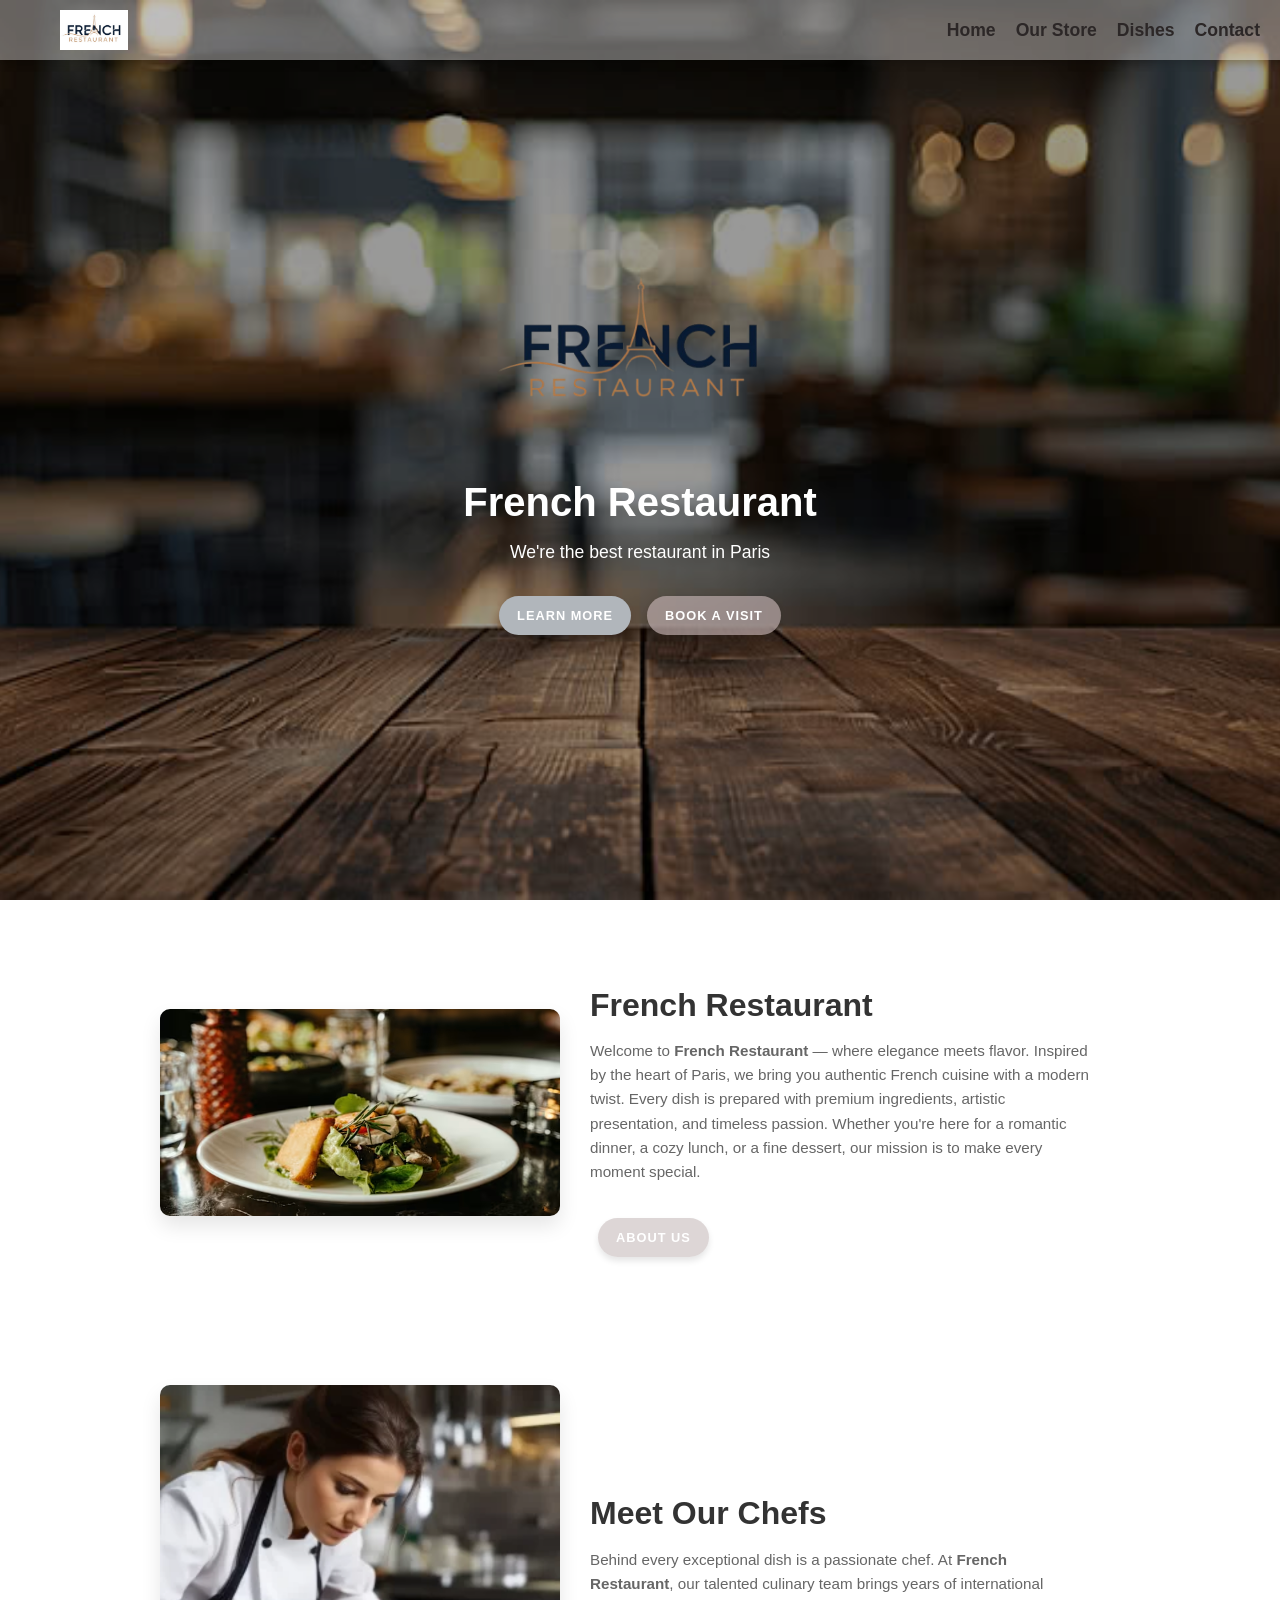
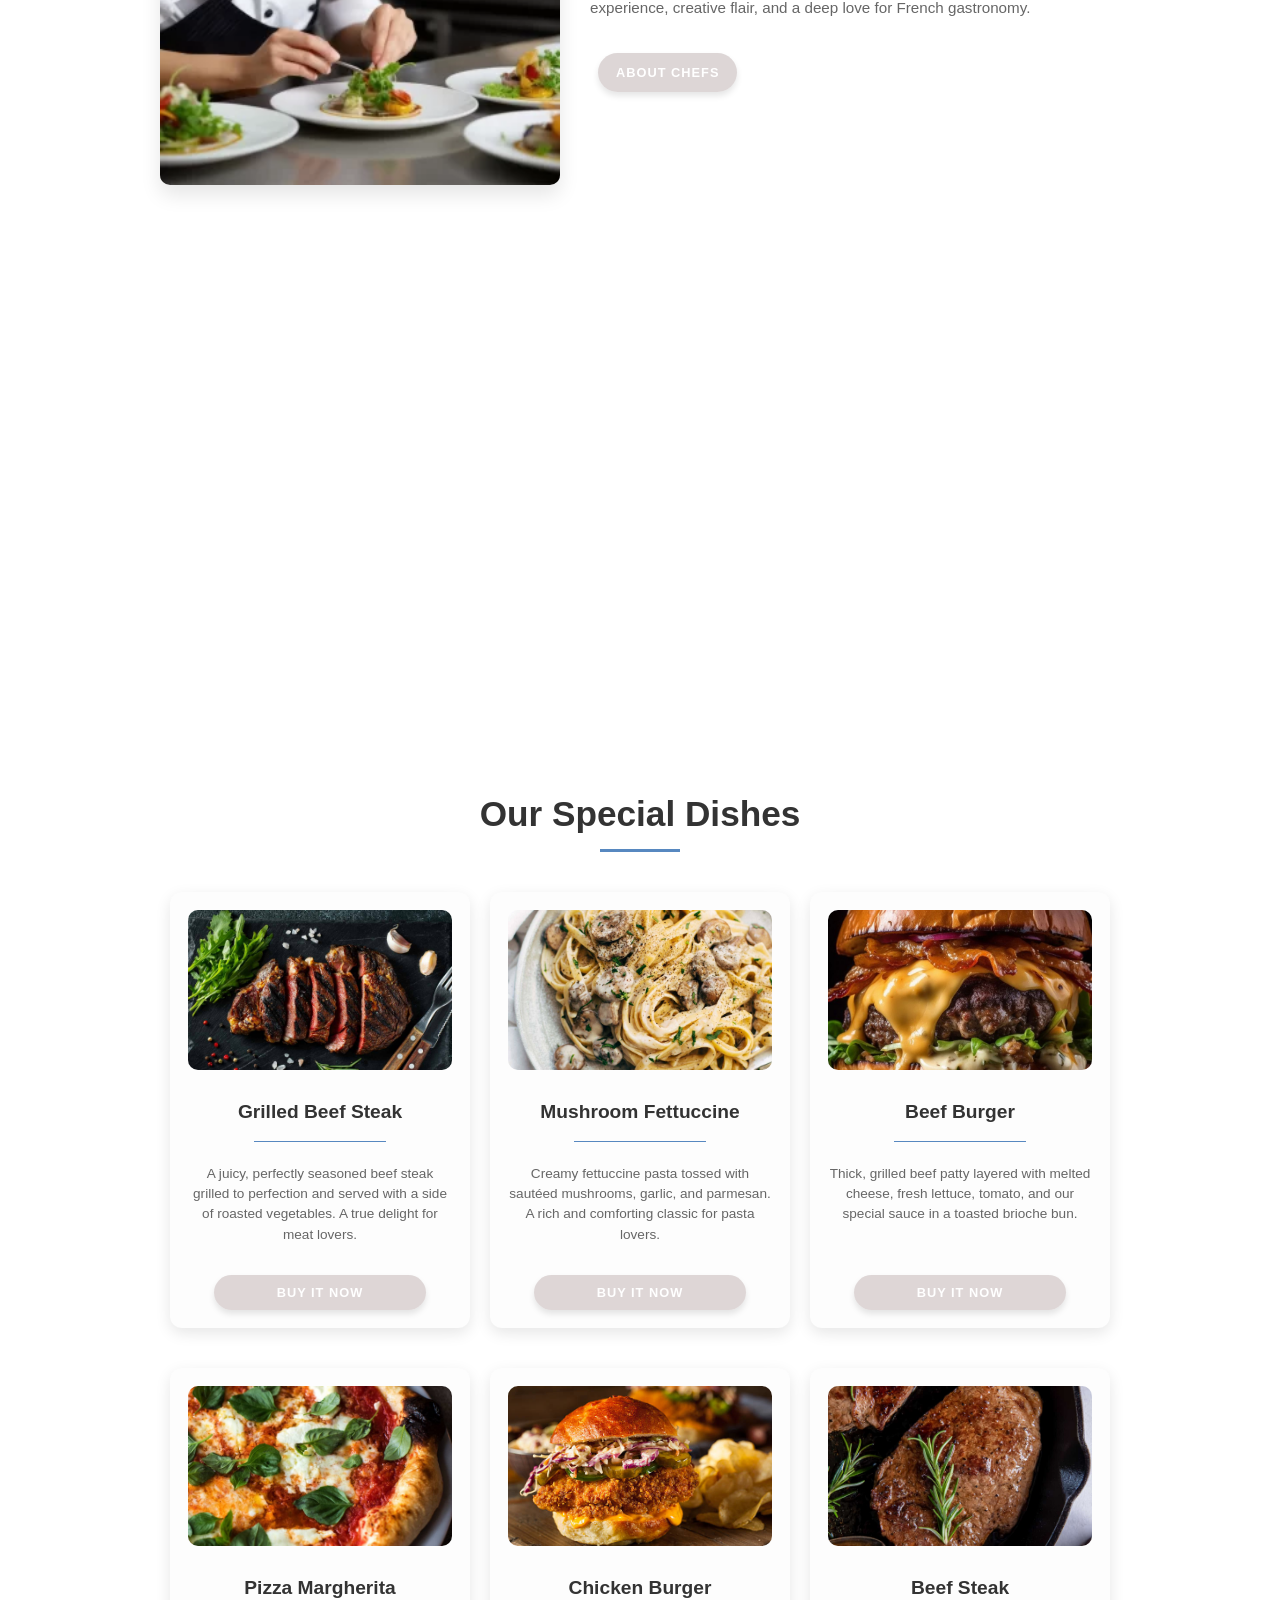
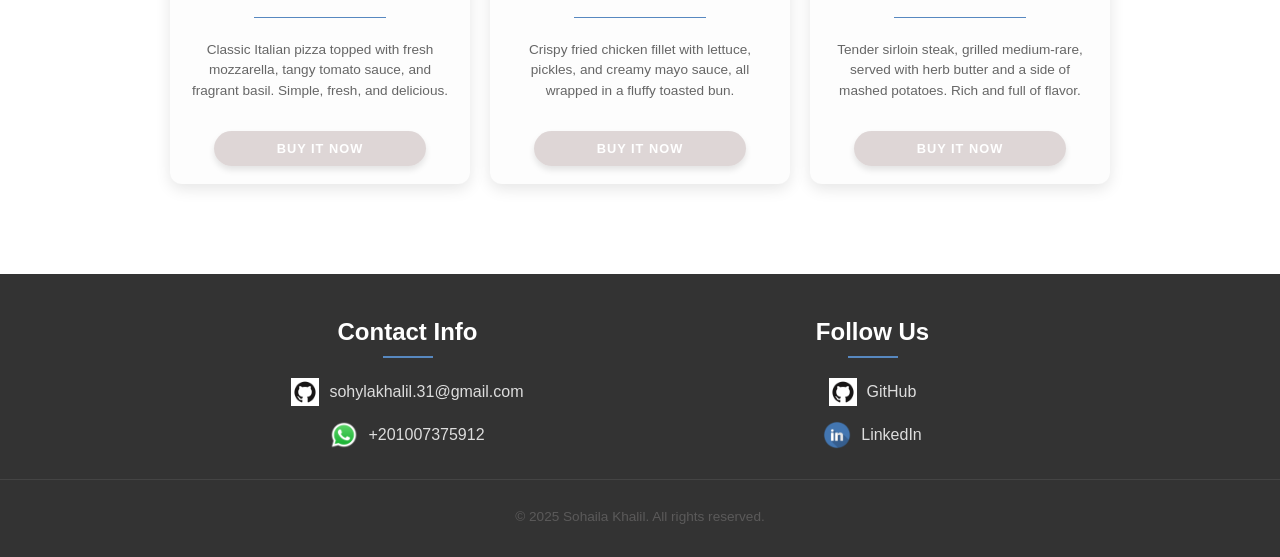
==== commit 5ea6bbca: "Update: final edits to French Chef site" ====
--- a/index.html
+++ b/index.html
@@ -35,20 +35,42 @@
 
   <!-- Page Two -->
   <div class="pagetwo" id="our-store">
-    <img src="photo/chefgirl.webp" alt="Chef Image" class="chef-img" />
+    <img src="photo/Food.jpg" alt="Chef Image" class="chef-img" />
     <div class="texttwo">
-      <h2><span>OUR</span> STORE</h2>
-      <p>
-        A bakery is an establishment that produces and sells flour-based baked goods made in an oven such as bread, cookies, cakes, doughnuts, bagels, pastries, and pies. Some retail bakeries are also categorized as cafés, serving coffee and tea to customers who wish to consume the baked goods on the premises.
-      </p>
+      <h2>French Restaurant</h2>
+  <p>
+    Welcome to <strong>French Restaurant</strong> — where elegance meets flavor.  
+    Inspired by the heart of Paris, we bring you authentic French cuisine with a modern twist.  
+    Every dish is prepared with premium ingredients, artistic presentation, and timeless passion.  
+    Whether you're here for a romantic dinner, a cozy lunch, or a fine dessert, our mission is to make every moment special.
+  </p>
       <button class="btn about">About Us</button>
     </div>
   </div>
+
+  
+  <!-- Page Two -->
+  <div class="pagetwo" id="our-store">
+    <img src="photo/chefgirl.webp" alt="Chef Image" class="chef-img" />
+    <div class="texttwo">
+      <h2>Meet Our Chefs</h2>
+  <p>
+    Behind every exceptional dish is a passionate chef.  
+    At <strong>French Restaurant</strong>, our talented culinary team brings years of international experience, creative flair, and a deep love for French gastronomy.
+  </p>
+      <button class="btn about">About Chefs</button>
+    </div>
+  </div>
+
+
 
   <!-- Page Three (Parallax Image) -->
   <div class="pagethree">
     <div class="parallax-img"></div>
   </div>
+
+
+  
 
   <!-- Page Four -->
   <div class="allpagefour" id="special-dishes">
@@ -58,7 +80,7 @@
         <img src="photo/Grilled-Beef-Steak-thumbnail.jpg" alt="Grilled Beef Steak" />
         <h3>Grilled Beef Steak</h3>
         <hr />
-        <p>Pastry is differentiated from bread by having a higher fat content, which contributes to a flaky or crumbly texture.</p>
+      <p>A juicy, perfectly seasoned beef steak grilled to perfection and served with a side of roasted vegetables. A true delight for meat lovers.</p>
         <button class="btn buy">Buy It Now</button>
       </div>
 
@@ -66,7 +88,7 @@
         <img src="photo/Mushroom-Fettuccine-Recipe.jpg" alt="Chicken Alfredo" />
         <h3> Mushroom Fettuccine</h3>
         <hr />
-        <p>Pastry is differentiated from bread by having a higher fat content, which contributes to a flaky or crumbly texture.</p>
+      <p>Creamy fettuccine pasta tossed with sautéed mushrooms, garlic, and parmesan. A rich and comforting classic for pasta lovers.</p>
         <button class="btn buy">Buy It Now</button>
       </div>
 
@@ -74,7 +96,7 @@
         <img src="photo/beefburgur.jpg" alt="Beef Burger" />
         <h3>Beef Burger</h3>
         <hr />
-        <p>Pastry is differentiated from bread by having a higher fat content, which contributes to a flaky or crumbly texture.</p>
+      <p>Thick, grilled beef patty layered with melted cheese, fresh lettuce, tomato, and our special sauce in a toasted brioche bun.</p>
         <button class="btn buy">Buy It Now</button>
       </div>
 
@@ -82,7 +104,7 @@
         <img src="photo/pizzamargherita1.jpg" alt="Beef Burger" />
         <h3>Pizza Margherita</h3>
         <hr />
-        <p>Pastry is differentiated from bread by having a higher fat content, which contributes to a flaky or crumbly texture.</p>
+      <p>Classic Italian pizza topped with fresh mozzarella, tangy tomato sauce, and fragrant basil. Simple, fresh, and delicious.</p>
         <button class="btn buy">Buy It Now</button>
       </div>
 
@@ -90,7 +112,7 @@
         <img src="photo/chickenburgur.jpg" alt="Beef Burger" />
         <h3>Chicken Burger</h3>
         <hr />
-        <p>Pastry is differentiated from bread by having a higher fat content, which contributes to a flaky or crumbly texture.</p>
+      <p>Crispy fried chicken fillet with lettuce, pickles, and creamy mayo sauce, all wrapped in a fluffy toasted bun.</p>
         <button class="btn buy">Buy It Now</button>
       </div>
 
@@ -98,7 +120,7 @@
         <img src="photo/Sirloin-Steak-24.jpg" alt="Sirloin Steak" />
         <h3>Beef Steak</h3>
         <hr />
-        <p>Pastry is differentiated from bread by having a higher fat content, which contributes to a flaky or crumbly texture.</p>
+      <p>Tender sirloin steak, grilled medium-rare, served with herb butter and a side of mashed potatoes. Rich and full of flavor.</p>
         <button class="btn buy">Buy It Now</button>
       </div>
     </div>
